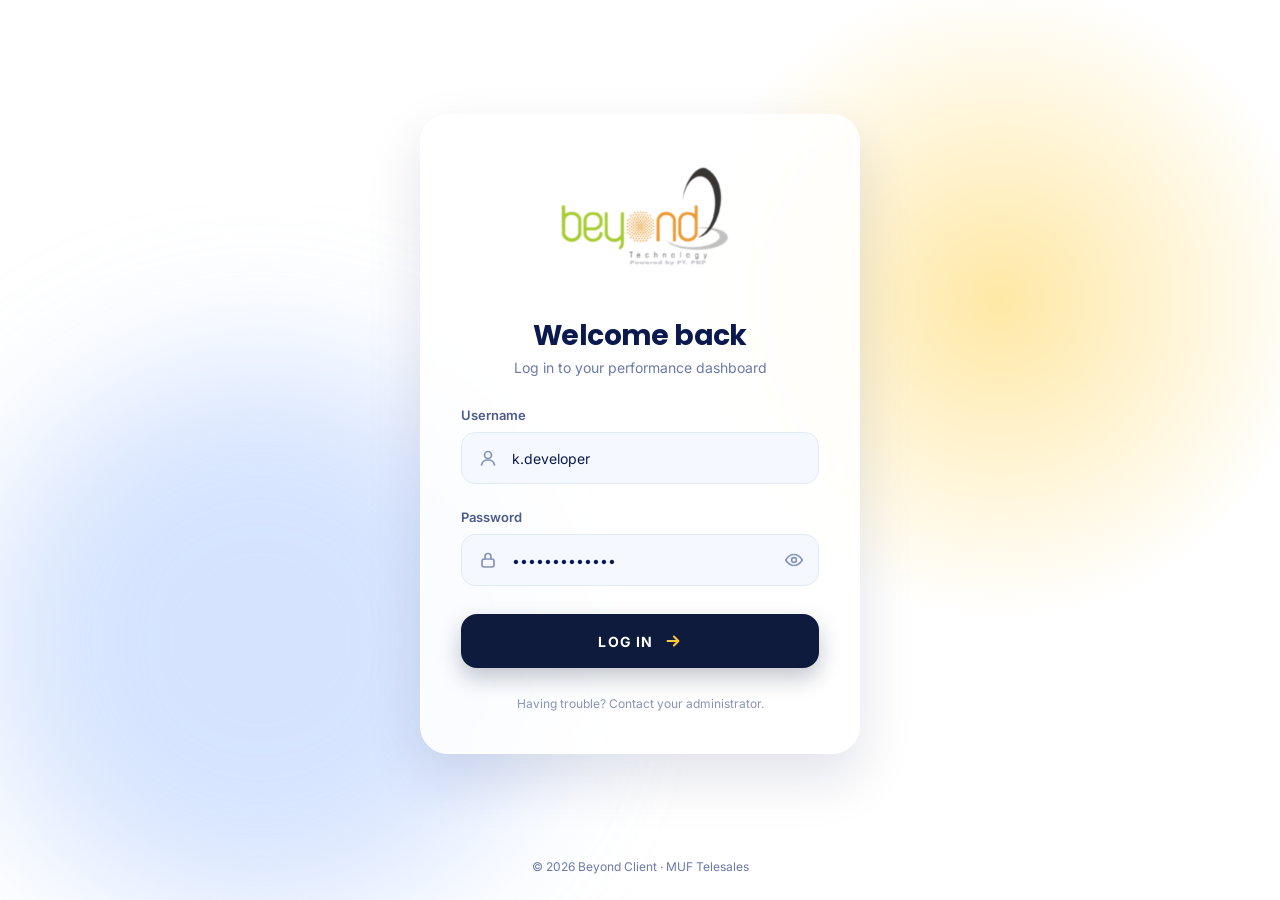
==== index.html @ 0a99bd66 "Add files via upload" ====
<!doctype html>
<html lang="en">
<head>
<meta charset="utf-8">
<meta name="viewport" content="width=device-width, initial-scale=1, viewport-fit=cover">
<title>Beyond Client — MUF Telesales Dashboard</title>
<meta name="description" content="Beyond Client performance dashboard for MUF Telesales.">
<meta name="theme-color" content="#0F1B3D">
<link rel="icon" href="data:image/svg+xml,%3Csvg xmlns='http://www.w3.org/2000/svg' viewBox='0 0 36 36'%3E%3Cdefs%3E%3ClinearGradient id='g' x1='0' y1='0' x2='1' y2='1'%3E%3Cstop offset='0' stop-color='%23FFE27A'/%3E%3Cstop offset='1' stop-color='%23FFB800'/%3E%3C/linearGradient%3E%3C/defs%3E%3Crect width='36' height='36' rx='11' fill='url(%23g)'/%3E%3Ctext x='18' y='25' font-family='Poppins,Arial' font-weight='700' font-size='20' text-anchor='middle' fill='%230F1B3D'%3EB%3C/text%3E%3C/svg%3E">
<link rel="preconnect" href="https://fonts.googleapis.com">
<link rel="preconnect" href="https://fonts.gstatic.com" crossorigin>
<link href="https://fonts.googleapis.com/css2?family=Inter:wght@400;500;600;700&family=Poppins:wght@600;700&display=swap" rel="stylesheet">
<link rel="stylesheet" href="styles.css">
</head>
<body>

<!-- ============ LOGIN ============ -->
<main id="login" class="login">
  <div class="glow glow-a" aria-hidden="true"></div>
  <div class="glow glow-b" aria-hidden="true"></div>
  <section class="login-card" id="loginCard" aria-labelledby="loginTitle">
    <img class="login-art" src="assets/login-art.png" width="192" height="136" alt="">
    <div class="login-head">
      <h1 id="loginTitle">Welcome back</h1>
      <p>Log in to your performance dashboard</p>
    </div>
    <form class="login-form" id="loginForm" novalidate>
      <div class="field">
        <label for="user">Username</label>
        <div class="input" id="userBox">
          <svg viewBox="0 0 20 20" fill="none" stroke="currentColor" stroke-width="1.7" stroke-linecap="round" stroke-linejoin="round" aria-hidden="true"><circle cx="10" cy="7" r="3.5"/><path d="M3.5 17c.6-3.2 3.2-5 6.5-5s5.9 1.8 6.5 5"/></svg>
          <input id="user" name="user" type="text" autocomplete="username" placeholder="Enter your username" value="k.developer" spellcheck="false">
        </div>
        <div class="field-err" id="userErr" role="alert"></div>
      </div>
      <div class="field">
        <label for="pass">Password</label>
        <div class="input" id="passBox">
          <svg viewBox="0 0 20 20" fill="none" stroke="currentColor" stroke-width="1.7" stroke-linecap="round" stroke-linejoin="round" aria-hidden="true"><rect x="4" y="9" width="12" height="8" rx="2.2"/><path d="M7 9V6.5a3 3 0 0 1 6 0V9"/></svg>
          <input id="pass" name="pass" type="password" autocomplete="current-password" placeholder="Enter your password" value="demo-password">
          <button type="button" class="eye" id="eye" aria-label="Show password" aria-pressed="false">
            <svg id="eyeIco" width="18" height="18" viewBox="0 0 20 20" fill="none" stroke="currentColor" stroke-width="1.7" stroke-linecap="round" stroke-linejoin="round" aria-hidden="true"><path d="M1.8 10S5 4.5 10 4.5 18.2 10 18.2 10 15 15.5 10 15.5 1.8 10 1.8 10Z"/><circle cx="10" cy="10" r="2.4"/></svg>
          </button>
        </div>
        <div class="field-err" id="passErr" role="alert"></div>
      </div>
      <button class="btn-login" id="loginBtn" type="submit">
        <span class="spin" aria-hidden="true"></span>
        <span id="loginLbl">LOG IN</span>
        <svg class="arr" viewBox="0 0 20 20" fill="none" stroke="currentColor" stroke-width="2.2" stroke-linecap="round" stroke-linejoin="round" aria-hidden="true"><path d="M4 10h12M11 5l5 5-5 5"/></svg>
      </button>
    </form>
    <p class="login-help">Having trouble? Contact your administrator.</p>
  </section>
  <footer class="login-foot">© 2026 Beyond Client · MUF Telesales</footer>
</main>

<!-- ============ LOADING SKELETON (full screen) ============ -->
<div id="skScreen" class="page" hidden>
  <div class="glow glow-sun" aria-hidden="true"></div>
  <div class="glow glow-cyan" aria-hidden="true"></div>
  <div class="shell" id="skInner" role="status" aria-label="Loading dashboard"></div>
</div>

<!-- ============ DASHBOARD ============ -->
<div id="app" class="page" hidden>
  <div class="glow glow-sun" aria-hidden="true"></div>
  <div class="glow glow-cyan" aria-hidden="true"></div>
  <div class="glow glow-sun2" aria-hidden="true"></div>

  <div class="shell">
    <header class="nav">
      <div class="brand">
        <div class="logo" aria-hidden="true">B</div>
        <div class="brand-t">
          <div class="brand-n">Beyond Client</div>
          <div class="brand-s">MUF Telesales Dashboard</div>
        </div>
      </div>
      <div class="nav-right">
        <div class="pill opt"><span class="dot"></span><span>LAST UPDATE : 14:03:29</span></div>
        <div class="pill opt opt2">MUF</div>
        <div class="anchor" id="dateAnchor">
          <button class="pill num" id="dateBtn" aria-haspopup="dialog" aria-expanded="false" aria-label="Choose date">2026-11-03</button>
        </div>
        <div class="anchor" id="campAnchor">
          <button class="pill" id="campBtn" aria-haspopup="menu" aria-expanded="false">
            <span id="campLbl">MUF TELESALES</span>
            <svg class="chev" viewBox="0 0 16 16" fill="none" stroke="currentColor" stroke-width="2" stroke-linecap="round" stroke-linejoin="round" aria-hidden="true"><path d="M3.5 6l4.5 4.5L12.5 6"/></svg>
          </button>
        </div>
        <button class="btn-logout" id="logoutBtn">
          <svg viewBox="0 0 16 16" fill="none" stroke="currentColor" stroke-width="1.8" stroke-linecap="round" stroke-linejoin="round" aria-hidden="true"><path d="M6.5 2.5h-2a1.5 1.5 0 0 0-1.5 1.5v8a1.5 1.5 0 0 0 1.5 1.5h2M10 5l3 3-3 3M13 8H6.5"/></svg>
          Logout
        </button>
      </div>
    </header>

    <div class="ph">
      <div class="ph-l">
        <div class="eyebrow" id="eyebrow">TUESDAY, 3 NOVEMBER 2026</div>
        <h1 class="title">Performance Overview</h1>
      </div>
      <div class="tabs" id="tabs" role="tablist" aria-label="Team leader">
        <span class="tab-ind" id="tabInd" aria-hidden="true"></span>
        <button class="tab" role="tab" aria-selected="true" data-tab="0">Summary</button>
        <button class="tab" role="tab" aria-selected="false" data-tab="1">TL 1</button>
        <button class="tab" role="tab" aria-selected="false" data-tab="2">TL 2</button>
        <button class="tab" role="tab" aria-selected="false" data-tab="3">TL 3</button>
      </div>
    </div>

    <div class="content" id="content"></div>

    <footer class="foot">
      <span>© 2026 Beyond Client · MUF Telesales</span>
      <span id="footR">Data updated 14:03:29 · TL_Developer</span>
    </footer>
  </div>
</div>

<div id="layer"></div>

<script src="data.js"></script>
<script src="app.js"></script>
</body>
</html>
---- styles.css ----
/* ==========================================================
   Beyond Client — MUF Telesales Dashboard
   Design tokens extracted from the FigCraft design (1440 base)
   ========================================================== */
:root {
  --navy: #0F1B3D;
  --ink: #0A1A4F;
  --blue: #2F6BFF;
  --blue-d: #1E4FE0;
  --amber: #F5A700;
  --amber-d: #B07A00;
  --muted: #6B7AA8;
  --muted-2: #4B5B8C;
  --faint: #8793B8;
  --ghost: #A3AED0;
  --line: #E3EAF7;
  --line-2: #E6ECF7;
  --soft: #F5F8FE;
  --head: #F1F5FF;
  --red: #E0334A;
  --green: #4ADE80;
  --row-line: rgba(10, 26, 79, .07);

  --ease-out: cubic-bezier(.23, 1, .32, 1);
  --ease-io: cubic-bezier(.65, 0, .35, 1);
  --spring: cubic-bezier(.34, 1.4, .64, 1);

  --card-shadow: 0 8px 24px rgba(10, 26, 79, .08);
  --font-d: 'Poppins', system-ui, sans-serif;
  --font-u: 'Inter', system-ui, -apple-system, 'Segoe UI', sans-serif;
}

*, *::before, *::after { box-sizing: border-box; }
html { -webkit-text-size-adjust: 100%; }
body {
  margin: 0; background: #fff; color: var(--ink);
  font-family: var(--font-u); font-size: 14px; line-height: 1.4;
  -webkit-font-smoothing: antialiased; text-rendering: optimizeLegibility;
  overflow-x: hidden;
}
button { font: inherit; color: inherit; background: none; border: 0; padding: 0; cursor: pointer; -webkit-tap-highlight-color: transparent; }
input { font: inherit; color: inherit; }
h1, h2, h3, p { margin: 0; }
[hidden] { display: none !important; }
.num { font-variant-numeric: tabular-nums; }
:focus-visible { outline: 2px solid var(--blue); outline-offset: 2px; border-radius: 8px; }
.sr { position: absolute; width: 1px; height: 1px; overflow: hidden; clip: rect(0 0 0 0); white-space: nowrap; }

/* ---------- Glows ---------- */
.glow { position: absolute; border-radius: 50%; pointer-events: none; z-index: 0; }
.glow-sun { width: 720px; height: 720px; left: calc(50% + 240px); top: -330px; background: radial-gradient(closest-side, rgba(255, 217, 106, .45), rgba(255, 255, 255, 0)); }
.glow-cyan { width: 640px; height: 640px; left: -280px; top: 380px; background: #BFD5FF; opacity: .5; filter: blur(90px); }
.glow-sun2 { width: 700px; height: 700px; left: calc(50% + 180px); top: 1500px; background: radial-gradient(closest-side, rgba(255, 217, 106, .30), rgba(255, 217, 106, 0)); }

/* ==========================================================
   LOGIN
   ========================================================== */
.login { position: relative; min-height: 100vh; min-height: 100dvh; display: grid; place-items: center; padding: 40px 20px 72px; overflow: hidden; background: #fff; }
.login .glow-a { width: 640px; height: 640px; left: calc(50% + 40px); top: -20px; background: radial-gradient(closest-side, rgba(255, 217, 106, .6), rgba(255, 217, 106, 0)); }
.login .glow-b { width: 560px; height: 560px; left: max(-80px, calc(50% - 660px)); top: 40%; background: #BFD5FF; opacity: .65; filter: blur(75px); }
.login-card {
  position: relative; z-index: 1; width: 440px; max-width: 100%;
  display: flex; flex-direction: column; align-items: center; gap: 28px; padding: 40px;
  background: rgba(255, 255, 255, .85); border: 1px solid #fff; border-radius: 28px;
  box-shadow: 0 24px 56px rgba(10, 26, 79, .12);
  -webkit-backdrop-filter: blur(14px); backdrop-filter: blur(14px);
  animation: cardIn .7s var(--ease-out) both;
}
.login-card.leaving { animation: cardOut .35s var(--ease-io) forwards; }
.login-art { width: 192px; height: 136px; object-fit: contain; animation: floaty 6s ease-in-out infinite; }
.login-head { text-align: center; display: grid; gap: 6px; }
.login-head h1 { font: 700 28px/1.2 var(--font-d); letter-spacing: -.6px; color: var(--ink); }
.login-head p { font-size: 14px; color: var(--muted); }
.login-form { width: 100%; display: grid; gap: 16px; }
.field { display: grid; gap: 8px; }
.field label { font-size: 13px; font-weight: 600; color: var(--muted-2); }
.input {
  display: flex; align-items: center; gap: 12px; height: 52px; padding: 0 16px; border-radius: 14px;
  background: var(--soft); border: 1px solid var(--line); color: var(--faint);
  transition: background .2s, border-color .2s, box-shadow .25s var(--ease-out), color .2s;
}
.input svg { flex: none; width: 20px; height: 20px; transition: color .2s; }
.input input { flex: 1; min-width: 0; height: 100%; border: 0; outline: 0; background: transparent; font-size: 14px; color: var(--ink); }
.input input::placeholder { color: var(--faint); }
.input:focus-within { background: #fff; border-color: var(--blue); color: var(--blue); box-shadow: 0 0 0 .5px var(--blue), 0 0 0 4px rgba(47, 107, 255, .12); }
.input.err { border-color: var(--red); box-shadow: 0 0 0 4px rgba(224, 51, 74, .10); animation: shake .4s var(--ease-out); }
.eye { display: grid; place-items: center; width: 28px; height: 28px; margin-right: -6px; border-radius: 8px; color: var(--faint); transition: background .15s, color .15s; }
.eye:hover { background: rgba(10, 26, 79, .06); color: var(--ink); }
.field-err { font-size: 12px; color: var(--red); min-height: 0; }
.btn-login {
  position: relative; display: flex; align-items: center; justify-content: center; gap: 10px;
  height: 54px; border-radius: 16px; background: var(--navy); color: #fff; margin-top: 4px;
  font-size: 14px; font-weight: 700; letter-spacing: 1.2px; box-shadow: 0 10px 22px rgba(15, 27, 61, .25);
  transition: transform .18s var(--ease-out), box-shadow .2s, background .2s;
}
.btn-login .arr { color: #FFC93C; width: 18px; height: 18px; transition: transform .25s var(--ease-out); }
.btn-login:hover { box-shadow: 0 14px 28px rgba(15, 27, 61, .32); }
.btn-login:hover .arr { transform: translateX(4px); }
.btn-login:active { transform: scale(.98); }
.btn-login[disabled] { pointer-events: none; }
.btn-login .spin { display: none; width: 18px; height: 18px; border-radius: 50%; border: 2.5px solid rgba(255, 255, 255, .25); border-top-color: #FFC93C; animation: spin .7s linear infinite; }
.btn-login.busy .spin { display: block; }
.btn-login.busy .arr { display: none; }
.login-help { font-size: 12px; color: var(--faint); text-align: center; }
.login-foot { position: absolute; left: 0; right: 0; bottom: 24px; text-align: center; font-size: 12px; color: var(--muted); z-index: 1; padding: 0 16px; }

/* ==========================================================
   DASHBOARD SHELL
   ========================================================== */
.page { position: relative; min-height: 100vh; overflow: hidden; background: #fff; }
.shell { position: relative; z-index: 1; max-width: 1600px; margin: 0 auto; padding: 16px 32px 40px; display: flex; flex-direction: column; gap: 20px; }
.shell > header.nav { margin-bottom: 4px; }

.nav {
  position: sticky; top: 16px; z-index: 40;
  display: flex; align-items: center; justify-content: space-between; gap: 12px; flex-wrap: wrap;
  min-height: 64px; padding: 0 20px; border-radius: 20px; background: var(--navy); color: #fff;
  box-shadow: 0 10px 28px rgba(15, 27, 61, .25);
}
.brand { display: flex; align-items: center; gap: 12px; min-width: 0; }
.logo { flex: none; width: 36px; height: 36px; border-radius: 11px; display: grid; place-items: center; background: linear-gradient(135deg, #FFE27A, #FFB800); font: 700 18px/1 var(--font-d); color: var(--navy); }
.brand-t { display: grid; gap: 1px; min-width: 0; }
.brand-n { font: 700 16px/1.2 var(--font-d); letter-spacing: -.2px; color: #fff; white-space: nowrap; }
.brand-s { font-size: 12px; color: rgba(255, 255, 255, .6); white-space: nowrap; }
.nav-right { display: flex; align-items: center; gap: 10px; flex-wrap: wrap; justify-content: flex-end; }
.pill {
  display: inline-flex; align-items: center; gap: 8px; padding: 10px 16px; border-radius: 999px;
  background: rgba(255, 255, 255, .10); color: #fff; font-size: 12px; font-weight: 600; letter-spacing: .4px; white-space: nowrap;
  transition: background .18s, transform .18s var(--ease-out);
}
button.pill:hover { background: rgba(255, 255, 255, .18); }
button.pill:active { transform: scale(.97); }
.pill .dot { width: 7px; height: 7px; border-radius: 50%; background: var(--green); box-shadow: 0 0 0 0 rgba(74, 222, 128, .6); animation: ping 2.4s ease-out infinite; }
.pill .chev { width: 14px; height: 14px; transition: transform .25s var(--ease-out); }
.pill[aria-expanded="true"] .chev { transform: rotate(180deg); }
.btn-logout {
  display: inline-flex; align-items: center; gap: 8px; padding: 10px 16px; border-radius: 999px; background: #fff; color: var(--navy);
  font-size: 12px; font-weight: 700; transition: transform .18s var(--ease-out), box-shadow .2s, background .2s;
}
.btn-logout svg { width: 16px; height: 16px; }
.btn-logout:hover { background: #F1F5FF; box-shadow: 0 6px 14px rgba(0, 0, 0, .18); }
.btn-logout:active { transform: scale(.96); }
.anchor { position: relative; }

/* ---------- Page header + tabs ---------- */
.ph { display: flex; align-items: flex-start; justify-content: space-between; gap: 16px; flex-wrap: wrap; }
.ph-l { display: grid; gap: 8px; min-width: 0; }
.eyebrow { line-height: 15px; font-size: 12px; font-weight: 600; letter-spacing: 1.2px; text-transform: uppercase; color: var(--amber-d); }
.title { font: 700 32px/1.25 var(--font-d); letter-spacing: -.6px; color: var(--ink); }
.tabs {
  position: relative; display: flex; gap: 4px; padding: 6px; border-radius: 20px; background: #fff; border: 1px solid var(--line);
  box-shadow: var(--card-shadow); max-width: 100%; overflow-x: auto; scrollbar-width: none; margin-top: 6px;
}
.tabs::-webkit-scrollbar { display: none; }
.tab-ind { position: absolute; z-index: 0; top: 6px; left: 0; height: 48px; width: 0; border-radius: 14px; background: linear-gradient(113.57deg, #FFE27A, #FFB800); box-shadow: 0 6px 16px rgba(255, 184, 0, .4); transition: transform .45s var(--ease-out), width .45s var(--ease-out); }
.tab {
  position: relative; z-index: 1; flex: none; height: 48px; padding: 0 22px; border-radius: 14px; font-size: 14px; font-weight: 600; color: var(--muted-2);
  transition: background .18s, color .25s, transform .15s var(--ease-out);
}
.tab:hover { background: rgba(30, 79, 224, .10); }
.tab:active { transform: scale(.96); }
.tab[aria-selected="true"] { color: var(--ink); font-weight: 700; background: transparent; }
.tab[aria-selected="true"]:hover { background: transparent; }

/* ---------- Cards ---------- */
.card { background: #fff; border: 1px solid var(--line-2); border-radius: 24px; box-shadow: var(--card-shadow); }
.content { display: flex; flex-direction: column; gap: 20px; min-width: 0; }

/* reveal / entrance */
.rv { opacity: 0; transform: translateY(14px); animation: rise .6s var(--ease-out) forwards; animation-delay: calc(var(--i, 0) * 70ms); }

/* ---------- KPI ---------- */
.kpis { display: grid; grid-template-columns: repeat(4, 1fr); gap: 16px; }
.kpi { display: flex; flex-direction: column; justify-content: space-between; gap: 12px; padding: 20px; min-width: 0; transition: transform .3s var(--ease-out), box-shadow .3s var(--ease-out); }
.kpi:hover { transform: translateY(-3px); box-shadow: 0 14px 32px rgba(10, 26, 79, .12); }
.kpi-top { display: flex; align-items: center; justify-content: space-between; gap: 8px; }
.chip { display: inline-flex; align-items: center; gap: 6px; padding: 5px 10px; border-radius: 999px; font-size: 11px; font-weight: 700; letter-spacing: 1px; text-transform: uppercase; white-space: nowrap; }
.chip i { width: 7px; height: 7px; border-radius: 50%; display: block; }
.chip.load { background: #E8EFFF; color: var(--blue-d); } .chip.load i { background: #2F6BFF; }
.chip.con { background: #D2F1FF; color: #06496B; } .chip.con i { background: #0A6C9B; }
.chip.int { background: var(--ink); color: #B9F6CA; } .chip.int i { background: var(--green); }
.kpi-lbl { font-size: 11px; font-weight: 700; letter-spacing: 1px; color: var(--muted); text-transform: uppercase; }
.delta { display: inline-flex; align-items: center; gap: 5px; padding: 5px 9px; border-radius: 999px; background: var(--ink); font-size: 12px; font-weight: 700; white-space: nowrap; }
.delta svg { width: 10px; height: 10px; }
.delta.good { color: var(--green); } .delta.bad { color: #FF8A8A; }
.kpi-val { font: 700 clamp(34px, 3.06vw, 44px)/1.5 var(--font-d); letter-spacing: -1px; color: var(--ink); font-variant-numeric: tabular-nums; }
.kpi-bot { display: flex; align-items: baseline; justify-content: space-between; gap: 4px 12px; flex-wrap: wrap; }
.kpi-rate { font-size: 13px; font-weight: 600; color: var(--ink); }
.kpi-cmp { font-size: 12px; color: var(--muted); }
.kpi.hero { background: linear-gradient(117.52deg, #C8F7DC 0%, #5EE0A0 50%, #17B26A 100%); border-color: rgba(255, 255, 255, .6); box-shadow: 0 16px 36px rgba(23, 178, 106, .4); }
.kpi.hero:hover { box-shadow: 0 20px 42px rgba(23, 178, 106, .48); }
.kpi.hero .kpi-rate { font-weight: 700; }
.kpi.hero .kpi-cmp { color: rgba(10, 26, 79, .7); }

/* ---------- Time average ---------- */
.ta { padding: 20px; display: grid; gap: 14px; }
.ta-h { display: flex; align-items: baseline; gap: 12px; flex-wrap: wrap; }
.ta-h h2 { font: 700 16px/1.3 var(--font-d); color: var(--ink); }
.ta-h span { font-size: 13px; color: var(--muted); }
.tiles { display: grid; grid-template-columns: repeat(10, 1fr); gap: 10px; }
.tile { display: grid; gap: 4px; padding: 12px 14px; border-radius: 16px; background: var(--soft); min-width: 0; transition: transform .25s var(--ease-out), background .2s; }
.tile:hover { transform: translateY(-2px); background: #EEF3FF; }
.tile b { font-size: 10px; font-weight: 600; letter-spacing: 1px; color: var(--muted); text-transform: uppercase; }
.tile span { font-size: 18px; font-weight: 700; color: var(--ink); font-variant-numeric: tabular-nums; white-space: nowrap; }
.tile.first { background: #E8EFFF; } .tile.first b { color: var(--muted-2); } .tile.first span { color: var(--blue-d); }

/* ---------- Panels (tables) ---------- */
.panel { padding: 20px 16px 16px; min-width: 0; }
.ph2 { display: flex; align-items: center; justify-content: space-between; gap: 12px 16px; flex-wrap: wrap; padding: 0 4px 16px; }
.ph2-l { display: flex; align-items: center; gap: 12px; flex-wrap: wrap; min-width: 0; }
.ph2 h2 { font: 700 20px/1.3 var(--font-d); letter-spacing: -.3px; color: var(--ink); }
.hint { font-size: 13px; color: var(--faint); }
.count { padding: 4px 10px; border-radius: 999px; background: #EEF3FF; color: var(--blue-d); font-size: 12px; font-weight: 600; white-space: nowrap; }
.ph2-r { display: flex; align-items: center; gap: 12px; flex-wrap: wrap; }
.btn-dl {
  display: inline-flex; align-items: center; gap: 8px; padding: 10px 16px; border-radius: 12px; background: var(--navy); color: #fff;
  font-size: 13px; font-weight: 700; box-shadow: 0 6px 14px rgba(15, 27, 61, .2); white-space: nowrap;
  transition: transform .18s var(--ease-out), box-shadow .2s, background .2s;
}
.btn-dl svg { width: 15px; height: 15px; transition: transform .25s var(--ease-out); }
.btn-dl:hover { background: #17275A; box-shadow: 0 10px 20px rgba(15, 27, 61, .28); }
.btn-dl:hover svg { transform: translateY(2px); }
.btn-dl:active { transform: scale(.97); }
.btn-ghost { background: #EEF3FF; color: var(--blue-d); box-shadow: none; }
.btn-ghost:hover { background: #E1EAFF; box-shadow: none; }
.search {
  display: flex; align-items: center; gap: 8px; width: 240px; max-width: 100%; padding: 0 10px 0 14px; height: 40px; border-radius: 12px;
  background: rgba(10, 26, 79, .05); border: 1px solid rgba(10, 26, 79, .08); transition: background .2s, border-color .2s, box-shadow .25s var(--ease-out), width .3s var(--ease-out);
}
.search:focus-within { width: 300px; background: #fff; border-color: var(--blue); box-shadow: 0 0 0 4px rgba(47, 107, 255, .12); }
.search input { flex: 1; min-width: 0; border: 0; outline: 0; background: transparent; font-size: 13px; color: var(--ink); }
.search input::placeholder { color: var(--faint); }
.kbd { padding: 1px 7px; border-radius: 6px; background: #fff; border: 1px solid rgba(10, 26, 79, .12); font-size: 11px; font-weight: 600; color: var(--muted-2); }

.tscroll { overflow-x: auto; border-radius: 14px 14px 0 0; scrollbar-width: thin; scrollbar-color: #C9D5F2 transparent; }
.tscroll::-webkit-scrollbar { height: 8px; }
.tscroll::-webkit-scrollbar-thumb { background: #C9D5F2; border-radius: 8px; }
.tbl { min-width: 1344px; }
.tr { display: grid; align-items: center; }
.th { height: 44px; background: var(--head); border-radius: 14px 14px 0 0; font-size: 11px; font-weight: 700; letter-spacing: .8px; color: var(--muted); text-transform: uppercase; }
.th > div { padding: 0 8px; text-align: center; white-space: nowrap; }
.th > div:nth-child(2) { text-align: left; }
.td { box-shadow: inset 0 -1px 0 var(--row-line); transition: background .15s; }
.td > div { padding: 0 8px; min-width: 0; display: flex; align-items: center; justify-content: center; height: 100%; }
.td > div:nth-child(2) { justify-content: flex-start; }
.td:hover { background: rgba(30, 79, 224, .05); }
.t-foot { padding: 16px 4px 0; font-size: 13px; color: var(--muted); }

/* agent table */
.t-agent .tr { grid-template-columns: 56px minmax(268px, 1fr) 90px 170px 150px 100px 100px 190px 110px 110px; }
.t-agent .td { height: 46px; }
.t-agent .td > div:first-child { padding-left: 16px; justify-content: flex-start; }
.t-agent .th > div:first-child { padding-left: 16px; text-align: left; }
.t-agent .th .c-load { background: #D6E3FF; color: var(--blue-d); }
.t-agent .th .c-con { background: #CDEFFF; color: #06607F; }
.t-agent .th .c-int { background: #FFE9A6; color: #7A4E00; }
.t-agent .th .c-load, .t-agent .th .c-con, .t-agent .th .c-int { height: 100%; display: flex; align-items: center; justify-content: center; gap: 6px; }
.th i.d { width: 6px; height: 6px; border-radius: 50%; display: block; }
.th .th-rep small { font-size: 10px; letter-spacing: .4px; color: var(--ghost); margin-left: 6px; }
.badge { display: inline-block; min-width: 28px; padding: 4px 0; border-radius: 8px; background: #EEF3FF; text-align: center; font-size: 12px; font-weight: 700; color: var(--muted-2); }
.nm { font-size: 13px; font-weight: 600; color: var(--ink); overflow: hidden; text-overflow: ellipsis; white-space: nowrap; display: block; max-width: 100%; }
.t-agent .td > div.s-load { background: rgba(47, 107, 255, .07); font-size: 13px; font-weight: 700; color: var(--blue-d); }
.t-agent .td > div.s-con { background: rgba(0, 184, 245, .06); gap: 8px; }
.t-agent .td > div.s-int { background: rgba(255, 201, 60, .15); gap: 8px; }
.s-con b { font-size: 13px; font-weight: 700; color: #06607F; }
.s-con span { font-size: 12px; color: var(--muted-2); }
.ipill { padding: 3px 10px; border-radius: 999px; background: #FFC93C; font-size: 12px; font-weight: 700; color: var(--ink); }
.s-int .ir { font-size: 12px; font-weight: 600; color: #7A4E00; }
.s-int .z, .zero { font-size: 12px; color: var(--ghost); }
.ppd { font-size: 13px; color: var(--ghost); }
.tot { font-size: 13px; font-weight: 600; color: var(--ink); }
.rep { padding: 4px 10px; border-radius: 8px; background: #EAF0FF; font-size: 12px; font-weight: 600; color: var(--blue-d); white-space: nowrap; }
.rel { font-size: 13px; color: var(--muted-2); }
.idl { font-size: 13px; color: var(--muted-2); }
.idl.hot { font-weight: 600; color: var(--red); }
.empty-row { padding: 36px 16px; text-align: center; color: var(--muted); font-size: 13px; }

/* detailed performance */
.t-det { min-width: 720px; }
.t-det .tr { grid-template-columns: 360fr 240fr 372fr 372fr; }
.t-det .th > div, .t-det .td > div { text-align: center; justify-content: center; }
.t-det .th > div:first-child, .t-det .td > div:first-child { justify-content: flex-start; text-align: left; padding-left: 20px; }
.t-det .td { height: 52px; }
.t-det .row-sd { background: var(--soft); border-radius: 0 0 14px 14px; box-shadow: none; }
.d-date { white-space: nowrap; display: flex; align-items: center; gap: 10px; font-size: 14px; font-weight: 700; color: var(--ink); font-variant-numeric: tabular-nums; }
.d-date.lm { font-weight: 600; color: var(--muted-2); }
.tag { padding: 3px 8px; border-radius: 999px; font-size: 11px; font-weight: 700; background: #E8EFFF; color: var(--blue-d); }
.tag.lm { background: #F1F4FA; color: var(--muted); }
.d-v { font-size: 14px; font-weight: 600; color: var(--ink); font-variant-numeric: tabular-nums; }
.d-v.lm { font-weight: 400; color: var(--muted-2); }
.d-v.g { font-weight: 400; color: var(--ghost); }
.sd { display: inline-flex; align-items: center; gap: 6px; font-size: 14px; font-weight: 700; font-variant-numeric: tabular-nums; }
.sd svg { width: 10px; height: 10px; }
.sd.n { color: var(--muted-2); } .sd.r { color: var(--red); } .sd.gr { color: #17B26A; }
.sd-l { display: flex; align-items: baseline; gap: 10px; }
.sd-l b { font-size: 13px; font-weight: 700; letter-spacing: .6px; color: var(--ink); }
.sd-l span { font-size: 12px; color: var(--faint); }

/* touch counter */
.t-touch { min-width: 1000px; }
.t-touch .tr { grid-template-columns: 324px repeat(7, 1fr); }
.t-touch .th > div:first-child { text-align: left; padding-left: 20px; }
.t-touch .th > div:nth-child(2) { text-align: center; }
.t-empty { height: 88px; display: grid; place-content: center; text-align: center; gap: 4px; box-shadow: inset 0 -1px 0 var(--row-line); }
.t-empty b { font-size: 14px; font-weight: 700; color: var(--ink); }
.t-empty span { font-size: 13px; color: var(--muted); }

/* heat tables */
.chip-soft { padding: 4px 10px; border-radius: 999px; background: #EEF3FF; color: var(--blue-d); font-size: 12px; font-weight: 600; white-space: nowrap; }
.legend { display: flex; align-items: center; gap: 8px; font-size: 12px; color: var(--muted); }
.legend i { display: block; width: 120px; height: 10px; border-radius: 5px; background: linear-gradient(90deg, rgba(30, 79, 224, .12), rgba(30, 79, 224, .88)); }
.t-heat .tr { grid-template-columns: 56px minmax(268px, 1fr) 80px repeat(10, 84px) 100px; }
.t-heat .td { height: 40px; box-shadow: none; }
.t-heat .td > div { padding: 0 8px; }
.t-heat .td > div:first-child { padding-left: 16px; justify-content: flex-start; }
.t-heat .th .c-load { background: #D6E3FF; color: var(--blue-d); height: 100%; display: flex; align-items: center; justify-content: center; gap: 6px; }
.t-heat .th .hr { font-size: 12px; letter-spacing: 0; color: var(--muted); }
.t-heat .th .hr.off { color: var(--ghost); }
.t-heat .th .tt { color: var(--ink); }
.t-heat .th > div:first-child { padding-left: 16px; text-align: left; }
.t-heat .s-load2 { font-size: 13px; font-weight: 700; color: var(--blue-d); background: rgba(47, 107, 255, .05); }
.t-heat .td:hover { background: transparent; }
.t-heat .td:hover .hc { filter: brightness(.96); }
.hc { width: 100%; height: 100%; display: grid; place-items: center; font-size: 13px; font-weight: 600; color: var(--ink); box-shadow: inset 0 0 0 1px #fff; transition: filter .15s, transform .15s; font-variant-numeric: tabular-nums; }
.hc.z { color: var(--ghost); font-weight: 400; }
.hc.w { color: #fff; }
.hc:hover { transform: scale(1.06); position: relative; z-index: 2; box-shadow: inset 0 0 0 1px #fff, 0 4px 12px rgba(10, 26, 79, .18); border-radius: 6px; }
.t-heat .td > div.hcell { padding: 0; }
.t-heat .tot2 { font-size: 14px; font-weight: 700; color: var(--ink); }
.t-heat .avg { background: #EEF2FB; border-radius: 0 0 14px 14px; }
.t-heat .avg .hc { box-shadow: none; font-weight: 700; color: var(--ink); background: transparent; }
.t-heat .avg .hc:hover { transform: none; box-shadow: none; }
.t-heat .avg .nm { font-weight: 700; }

/* ---------- Charts ---------- */
.charts { display: grid; grid-template-columns: 1fr 1fr; gap: 16px; }
.chart { padding: 20px; display: grid; gap: 8px; align-content: start; min-width: 0; }
.ch-h { display: flex; align-items: flex-start; justify-content: space-between; gap: 8px 16px; flex-wrap: wrap; }
.ch-h h2 { font: 700 16px/1.3 var(--font-d); color: var(--ink); }
.ch-h p { font-size: 12px; color: var(--muted); margin-top: 2px; }
.lg { display: flex; gap: 14px; margin-top: 4px; }
.lg span { display: inline-flex; align-items: center; gap: 6px; font-size: 12px; font-weight: 600; }
.lg i { width: 8px; height: 8px; border-radius: 50%; display: block; }
.plot { position: relative; width: 100%; aspect-ratio: 638 / 262; }
.plot svg { position: absolute; inset: 0; width: 100%; height: 100%; overflow: visible; }
.plot text { font-family: var(--font-u); font-size: 11px; fill: var(--muted); }
.ln { stroke-dasharray: 1; stroke-dashoffset: 1; }
.ln.go { animation: draw 1.4s var(--ease-io) forwards; }
.ar { opacity: 0; }
.ar.go { animation: fadeIn 1s .5s var(--ease-out) forwards; }
.hz { fill: transparent; cursor: crosshair; }
.hov { opacity: 0; transition: opacity .15s; pointer-events: none; }
.hov.on { opacity: 1; }
.tip {
  position: absolute; top: 0; display: flex; align-items: center; gap: 12px; padding: 7px 12px; border-radius: 10px; background: var(--navy); color: #fff;
  font-size: 12px; font-weight: 700; white-space: nowrap; pointer-events: none; box-shadow: 0 8px 20px rgba(15, 27, 61, .28);
  transition: left .28s var(--ease-out), opacity .2s; z-index: 3;
}
.tip small { font-size: 10px; font-weight: 700; letter-spacing: .8px; color: rgba(255, 255, 255, .6); text-transform: uppercase; }
.tip em { font-style: normal; color: #FFD96A; }

/* ---------- Footer ---------- */
.foot { display: flex; justify-content: space-between; gap: 8px 16px; flex-wrap: wrap; padding: 8px 4px 0; font-size: 12px; color: var(--muted); }

/* ==========================================================
   OVERLAYS
   ========================================================== */
.pop {
  position: absolute; z-index: 60; background: #fff; border: 1px solid var(--line); border-radius: 18px; box-shadow: 0 16px 36px rgba(10, 26, 79, .15);
  transform-origin: top right; animation: popIn .22s var(--ease-out) both; color: var(--ink);
}
.pop.out { animation: popOut .14s var(--ease-io) forwards; }
.menu { top: calc(100% + 10px); right: 0; width: 240px; max-width: calc(100vw - 32px); padding: 8px; display: grid; gap: 2px; }
.mi { display: flex; align-items: center; justify-content: space-between; gap: 8px; height: 40px; padding: 0 12px; border-radius: 12px; font-size: 13px; font-weight: 600; color: var(--ink); text-align: left; transition: background .12s; }
.mi:hover, .mi:focus-visible { background: rgba(30, 79, 224, .08); }
.mi svg { width: 16px; height: 16px; color: var(--blue); }
.dpick { top: calc(100% + 10px); right: 0; width: 312px; max-width: calc(100vw - 32px); padding: 16px; display: grid; gap: 8px; }
.dp-h { display: flex; align-items: center; justify-content: space-between; height: 36px; }
.dp-h b { font-size: 15px; font-weight: 700; }
.dp-b { width: 32px; height: 32px; border-radius: 10px; display: grid; place-items: center; background: var(--head); color: var(--blue-d); font-size: 18px; font-weight: 700; transition: background .15s, transform .15s var(--ease-out); }
.dp-b:hover:not(:disabled) { background: rgba(30, 79, 224, .12); }
.dp-b:active:not(:disabled) { transform: scale(.92); }
.dp-b:disabled { background: #F7F9FE; color: #C3CBE0; cursor: default; }
.dp-w, .dp-g { display: grid; grid-template-columns: repeat(7, 1fr); }
.dp-w span { height: 24px; display: grid; place-items: center; font-size: 11px; font-weight: 600; color: var(--muted); }
.dp-d { position: relative; height: 36px; display: grid; place-items: center; font-size: 13px; font-weight: 600; color: var(--ink); border-radius: 10px; margin: 0 2px; transition: background .12s, color .12s; }
.dp-d:hover:not(:disabled) { background: rgba(30, 79, 224, .12); }
.dp-d:disabled { color: #B4BEDB; font-weight: 400; cursor: default; }
.dp-d.today { color: var(--blue-d); font-weight: 700; }
.dp-d.sel, .dp-d.sel:hover { background: linear-gradient(135deg, #FFE27A, #FFB800); color: var(--ink); font-weight: 700; box-shadow: 0 4px 10px rgba(255, 184, 0, .35); }
.dp-f { display: flex; align-items: center; justify-content: space-between; gap: 8px; padding-top: 6px; font-size: 11px; color: var(--muted); }
.dp-t { padding: 6px 12px; border-radius: 10px; background: var(--head); color: var(--blue-d); font-size: 12px; font-weight: 600; transition: background .15s, transform .15s var(--ease-out); }
.dp-t:hover { background: rgba(30, 79, 224, .14); }
.dp-t:active { transform: scale(.95); }

.scrim { position: fixed; inset: 0; z-index: 80; display: grid; place-items: center; padding: 16px; background: rgba(10, 26, 79, .38); -webkit-backdrop-filter: blur(4px); backdrop-filter: blur(4px); animation: fadeIn .22s var(--ease-out) both; }
.scrim.out { animation: fadeOut .18s var(--ease-io) forwards; }
.modal { width: 420px; max-width: 100%; display: flex; flex-direction: column; align-items: center; gap: 18px; padding: 32px 32px 28px; border-radius: 28px; background: #fff; border: 1px solid #fff; box-shadow: 0 28px 64px rgba(10, 26, 79, .25); animation: modalIn .35s var(--spring) both; text-align: center; }
.scrim.out .modal { animation: modalOut .18s var(--ease-io) forwards; }
.m-ico { width: 60px; height: 60px; border-radius: 50%; display: grid; place-items: center; background: #FDECEE; color: var(--red); }
.m-ico svg { width: 26px; height: 26px; }
.modal h3 { font: 700 24px/1.2 var(--font-d); letter-spacing: -.4px; color: var(--ink); }
.modal p { max-width: 340px; font-size: 14px; line-height: 1.5; color: var(--muted); }
.m-btns { display: flex; gap: 12px; width: 100%; }
.m-btns button { flex: 1; height: 48px; border-radius: 14px; font-size: 14px; font-weight: 700; transition: transform .18s var(--ease-out), background .2s, box-shadow .2s; }
.m-btns button:active { transform: scale(.97); }
.m-cancel { background: #EEF3FF; color: var(--ink); } .m-cancel:hover { background: #E1EAFF; }
.m-ok { background: var(--navy); color: #fff; box-shadow: 0 8px 18px rgba(15, 27, 61, .25); } .m-ok:hover { background: #17275A; }

.toast {
  position: fixed; left: 50%; bottom: 32px; z-index: 90; display: flex; align-items: center; gap: 12px; padding: 14px 22px 14px 14px; border-radius: 18px;
  background: var(--navy); color: #fff; box-shadow: 0 16px 32px rgba(15, 27, 61, .35); max-width: calc(100vw - 32px);
  transform: translate(-50%, 0); animation: toastIn .4s var(--spring) both;
}
.toast.out { animation: toastOut .2s var(--ease-io) forwards; }
.toast-i { flex: none; width: 32px; height: 32px; border-radius: 50%; display: grid; place-items: center; background: #17B26A; }
.toast-i svg { width: 16px; height: 16px; }
.toast-t { display: grid; gap: 1px; min-width: 0; }
.toast-t b { font-size: 14px; font-weight: 700; }
.toast-t span { font-size: 12px; color: rgba(255, 255, 255, .6); overflow: hidden; text-overflow: ellipsis; white-space: nowrap; }
.toast-bar { position: absolute; left: 14px; right: 14px; bottom: 0; height: 2px; border-radius: 2px; background: rgba(255, 255, 255, .18); overflow: hidden; }
.toast-bar::after { content: ""; position: absolute; inset: 0; background: #17B26A; transform-origin: left; animation: bar 2.4s linear forwards; }

/* ==========================================================
   SKELETON
   ========================================================== */
.sk { position: relative; overflow: hidden; background: #E9EEF9; border-radius: 12px; }
.sk::after { content: ""; position: absolute; inset: 0; transform: translateX(-100%); background: linear-gradient(90deg, transparent, rgba(255, 255, 255, .75), transparent); animation: shimmer 1.4s infinite; }
.sk.dark { background: rgba(255, 255, 255, .10); }
.sk.dark::after { background: linear-gradient(90deg, transparent, rgba(255, 255, 255, .14), transparent); }
.sk-screen { position: relative; z-index: 1; animation: fadeIn .25s both; }
.sk-nav { display: flex; align-items: center; justify-content: space-between; gap: 12px; height: 64px; padding: 0 20px; border-radius: 20px; background: var(--navy); box-shadow: 0 10px 28px rgba(15, 27, 61, .25); }
.sk-box { padding: 20px; border-radius: 24px; background: #fff; border: 1px solid var(--line-2); box-shadow: var(--card-shadow); }
.sk-kpis { display: grid; grid-template-columns: repeat(4, 1fr); gap: 16px; }
.sk-tiles { display: grid; grid-template-columns: repeat(10, 1fr); gap: 10px; }

/* ==========================================================
   KEYFRAMES
   ========================================================== */
@keyframes rise { to { opacity: 1; transform: none; } }
@keyframes fadeIn { from { opacity: 0; } to { opacity: 1; } }
@keyframes fadeOut { to { opacity: 0; } }
@keyframes cardIn { from { opacity: 0; transform: translateY(18px) scale(.97); } to { opacity: 1; transform: none; } }
@keyframes cardOut { to { opacity: 0; transform: translateY(-10px) scale(.98); } }
@keyframes floaty { 0%, 100% { transform: translateY(0); } 50% { transform: translateY(-5px); } }
@keyframes spin { to { transform: rotate(360deg); } }
@keyframes shake { 0%, 100% { transform: translateX(0); } 20% { transform: translateX(-6px); } 40% { transform: translateX(6px); } 60% { transform: translateX(-4px); } 80% { transform: translateX(3px); } }
@keyframes ping { 0% { box-shadow: 0 0 0 0 rgba(74, 222, 128, .55); } 70%, 100% { box-shadow: 0 0 0 8px rgba(74, 222, 128, 0); } }
@keyframes shimmer { to { transform: translateX(100%); } }
@keyframes draw { to { stroke-dashoffset: 0; } }
@keyframes popIn { from { opacity: 0; transform: translateY(-6px) scale(.96); } to { opacity: 1; transform: none; } }
@keyframes popOut { to { opacity: 0; transform: translateY(-4px) scale(.97); } }
@keyframes modalIn { from { opacity: 0; transform: translateY(16px) scale(.94); } to { opacity: 1; transform: none; } }
@keyframes modalOut { to { opacity: 0; transform: translateY(8px) scale(.97); } }
@keyframes toastIn { from { opacity: 0; transform: translate(-50%, 24px) scale(.96); } to { opacity: 1; transform: translate(-50%, 0); } }
@keyframes toastOut { to { opacity: 0; transform: translate(-50%, 12px); } }
@keyframes bar { from { transform: scaleX(1); } to { transform: scaleX(0); } }

/* ==========================================================
   RESPONSIVE
   ========================================================== */
@media (max-width: 1280px) {
  .brand-s { display: none; }
}
@media (max-width: 1100px) {
  .kpis, .sk-kpis { grid-template-columns: repeat(2, 1fr); }
  .kpi-val { font-size: 40px; }
  .charts { grid-template-columns: 1fr; }
  .tiles, .sk-tiles { grid-template-columns: repeat(5, 1fr); }
}
@media (max-width: 860px) {
  .shell { padding: 12px 20px 32px; gap: 16px; }
  .nav { top: 12px; padding: 10px 16px; row-gap: 10px; }
  .title { font-size: 28px; }
  .ph { flex-direction: column; align-items: stretch; }
  .tabs { align-self: stretch; }
  .tab { flex: 1; }
  .glow-sun { left: 30%; }
  .glow-sun2 { left: 30%; }
}
@media (max-width: 600px) {
  .shell { padding: 10px 16px 28px; }
  .nav { border-radius: 18px; }
  .nav-right { width: 100%; justify-content: flex-start; }
  .nav-right .pill.opt { display: none; }
  .btn-logout { margin-left: auto; }
  .kpis, .sk-kpis { grid-template-columns: 1fr; }
  .tiles, .sk-tiles { grid-template-columns: repeat(2, 1fr); }
  .tab { padding: 0 14px; }
  .title { font-size: 25px; }
  .panel { padding: 16px 10px 12px; }
  .ph2 { padding-bottom: 12px; }
  .ph2 h2 { font-size: 18px; }
  .search, .search:focus-within { width: 100%; }
  .ph2-r { width: 100%; }
  .ph2-r .btn-dl { margin-left: auto; }
  .card { border-radius: 20px; }
  .login-card { padding: 28px 22px; gap: 22px; }
  .modal { padding: 28px 22px 22px; }
  .toast { bottom: 20px; }
  .dpick { right: auto; left: 0; }
  .foot { flex-direction: column; }
}
@media (max-width: 400px) {
  .nav-right .pill.opt2 { display: none; }
}
@media (min-width: 1700px) {
  .shell { max-width: 1760px; }
}

@media (prefers-reduced-motion: reduce) {
  *, *::before, *::after { animation-duration: .01ms !important; animation-delay: 0ms !important; animation-iteration-count: 1 !important; transition-duration: .01ms !important; }
  .rv { opacity: 1; transform: none; }
  .ln { stroke-dashoffset: 0; } .ar { opacity: 1; }
}

.still *, .still *::before, .still *::after { animation: none !important; transition: none !important; }
.still .rv { opacity: 1; transform: none; }
.still .ln { stroke-dashoffset: 0; }
.still .ar { opacity: 1; }
.t-agent .th > div:nth-child(2), .t-agent .td > div:nth-child(2), .t-heat .th > div:nth-child(2), .t-heat .td > div:nth-child(2) { padding-left: 0; }

@media (max-width: 600px) {
  .pw { overflow-x: auto; margin: 0 -8px; padding: 0 8px; scrollbar-width: none; }
  .pw::-webkit-scrollbar { display: none; }
  .plot { min-width: 600px; }
}
.nav-right { margin-left: auto; }
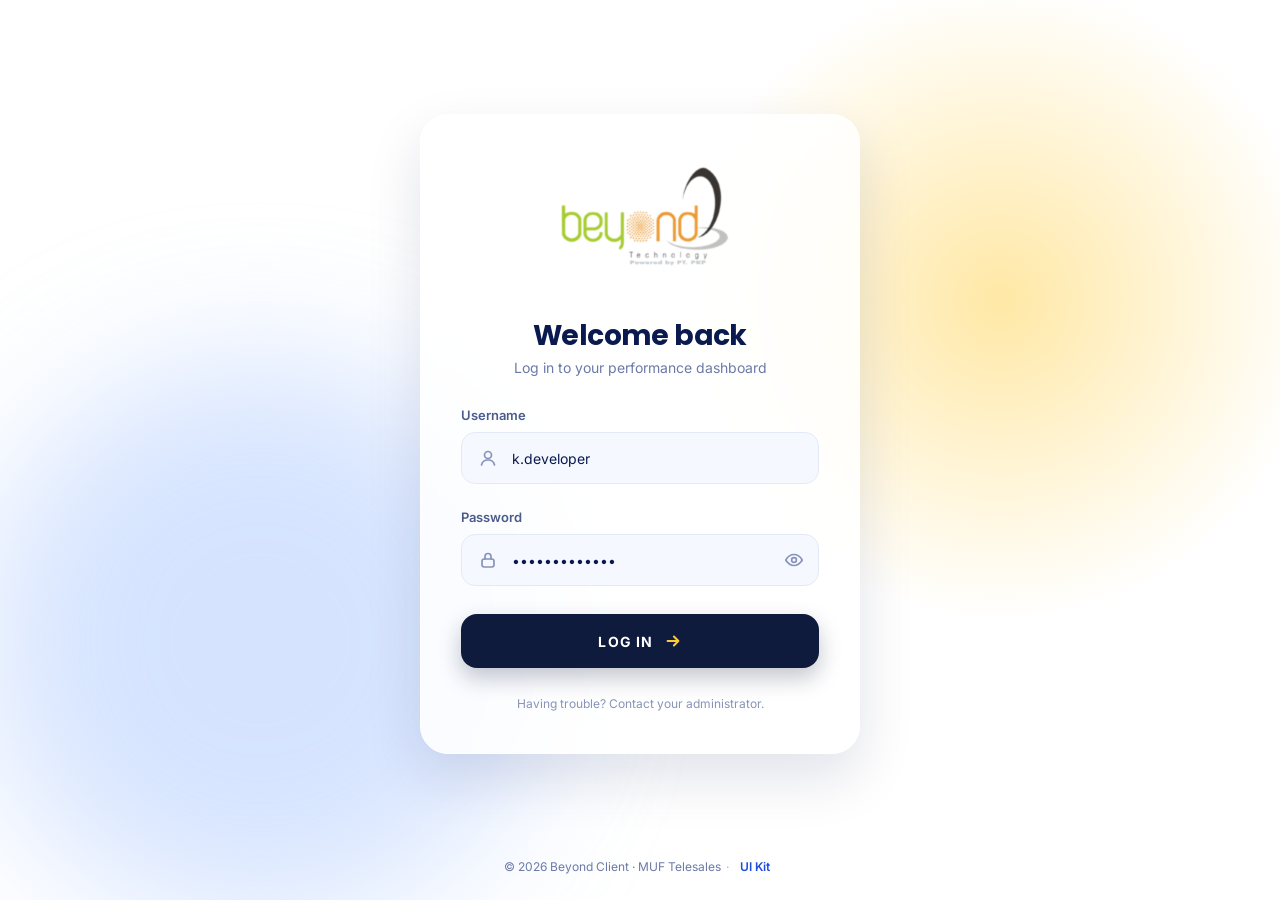
==== commit b9e426b6: "Add files via upload" ====
--- a/index.html
+++ b/index.html
@@ -52,7 +52,7 @@
     </form>
     <p class="login-help">Having trouble? Contact your administrator.</p>
   </section>
-  <footer class="login-foot">© 2026 Beyond Client · MUF Telesales</footer>
+  <footer class="login-foot">© 2026 Beyond Client · MUF Telesales <span class="foot-sep" aria-hidden="true">·</span> <a class="foot-link" href="ui-kit.html">UI Kit</a></footer>
 </main>
 
 <!-- ============ LOADING SKELETON (full screen) ============ -->
@@ -113,7 +113,7 @@
     <div class="content" id="content"></div>
 
     <footer class="foot">
-      <span>© 2026 Beyond Client · MUF Telesales</span>
+      <span>© 2026 Beyond Client · MUF Telesales <span class="foot-sep" aria-hidden="true">·</span> <a class="foot-link" href="ui-kit.html?from=dashboard">UI Kit</a></span>
       <span id="footR">Data updated 14:03:29 · TL_Developer</span>
     </footer>
   </div>
--- a/styles.css
+++ b/styles.css
@@ -361,6 +361,10 @@
 
 /* ---------- Footer ---------- */
 .foot { display: flex; justify-content: space-between; gap: 8px 16px; flex-wrap: wrap; padding: 8px 4px 0; font-size: 12px; color: var(--muted); }
+.foot-link { display: inline-block; padding: 4px 6px; margin: -4px 0; border-radius: 8px; font-weight: 600; color: var(--blue-d); text-decoration: none; transition: background .15s, color .15s; }
+.foot-link:hover { background: rgba(30, 79, 224, .08); text-decoration: underline; text-underline-offset: 3px; }
+.foot-link:active { transform: scale(.97); }
+.foot-sep { margin: 0 2px; color: var(--ghost); }
 
 /* ==========================================================
    OVERLAYS
@@ -525,4 +529,4 @@
   .pw::-webkit-scrollbar { display: none; }
   .plot { min-width: 600px; }
 }
-.nav-right { margin-left: auto; }
+.nav-right { margin-left: auto; }
